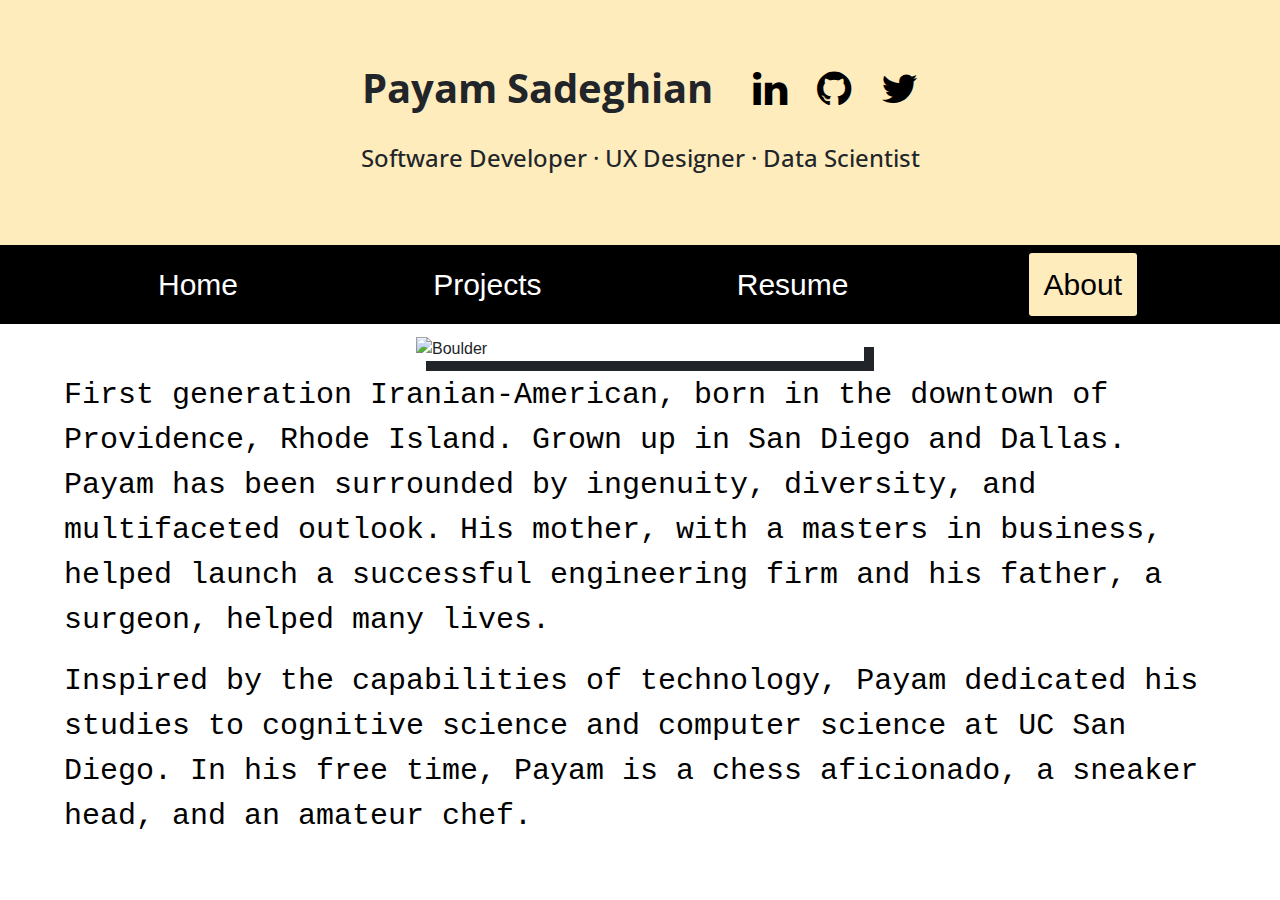
==== about.html @ 385ed40c "Compressed Images with tinypanda" ====
<!doctype html>

<html>
<meta charset="UTF-8">
<meta name="description" content="Payam's Portfolio">
<meta name=”viewport” content=”width=device-width, initial-scale=1.0″>

<head>
  <title>About Page</title>
  <link rel="icon" href="images/p.png">

  <link rel="preconnect" href="https://fonts.googleapis.com">
<link rel="preconnect" href="https://fonts.gstatic.com" crossorigin>
<link href="https://fonts.googleapis.com/css2?family=Open+Sans&display=swap" rel="stylesheet">


  <link rel="stylesheet" href="font-awesome-4.7.0/css/font-awesome.min.css">

  <link rel="stylesheet" href="css/index.css">

  <link rel="stylesheet"
  href="https://stackpath.bootstrapcdn.com/bootstrap/4.5.2/css/bootstrap.min.css"

  integrity="sha384-JcKb8q3iqJ61gNV9KGb8thSsNjpSL0n8PARn9HuZOnIxN0hoP+VmmDGMN5t9UJ0Z"
  crossorigin="anonymous">

  <script src="https://code.jquery.com/jquery-3.5.1.slim.min.js"
  integrity="sha384-DfXdz2htPH0lsSSs5nCTpuj/zy4C+OGpamoFVy38MVBnE+IbbVYUew+OrCXaRkfj"
  crossorigin="anonymous"></script>

  <script src="https://cdn.jsdelivr.net/npm/bootstrap@4.5.3/dist/js/bootstrap.bundle.min.js"
  integrity="sha384-ho+j7jyWK8fNQe+A12Hb8AhRq26LrZ/JpcUGGOn+Y7RsweNrtN/tE3MoK7ZeZDyx"
  crossorigin="anonymous"></script>
</head>

<body>

  <div class="payamBlock">
    <h1><b>Payam Sadeghian</b> &nbsp; &nbsp;<a
      href="https://www.linkedin.com/in/payam-sadeghian-291a47193/" target="_blank" rel="noopener noreferrer"><i
      class="fa fa-linkedin" style="color: black"></i></a>
      &nbsp; <a href="https://github.com/payamsade" target="_blank" rel="noopener noreferrer"><i class="fa fa-github"
      style="color: black"></i></a>
      &nbsp; <a href="https://twitter.com/payamsadeghian" target="_blank" rel="noopener noreferrer"><i class="fa fa-twitter"
        style="color: black"></i></a></h1>
    <!--<a href="#home"><i class="fa fa-fw fa-facebook"></i></a>--->
    <!--<a href="#contact"><i class="fa fa-fw fa-envelope-o"></i></a>---> </h1>
    <br>
    <h4> Software Developer &middot; UX Designer &middot; Data Scientist </h4>
  </div>


  <!-- The navigation menu -->
  <div class="navigationbar">
    <ul>
    <li><a href="index.html">Home</a></li>

    <li><a href="index.html#projects">Projects</a>
    <!--
    <div class="sub-menu-Projects">
      <ul>
        <li><a href="WePet.html">WePet</a></li>
        <li><a href="TreeSkirt.html">TreeSkirt</a></li>
      </ul>
    </div> -->
    </li>


    <li><a href="Resume.pdf" target="_blank" rel="noopener noreferrer">Resume</a></li>
    <li><a class="active" href="about.html">About</a></li>
  </ul>
  </div>

  <div class="AboutMePic">
    <div class="row">
    <div class="col">
  <img src="images/PayamAbout.jpg"
    alt="Boulder" title="AboutMe" style="box-shadow: 10px 10px;" class="allign-center medium">
</div>
</div>
</div>

  <div class="bio" style= "padding-top:1%">
    <div class="row">
    <div class="col">

<p class="p33about"> First generation Iranian-American, born
  in the downtown of Providence, Rhode Island. Grown up in San Diego and Dallas.
   Payam has been surrounded by ingenuity, diversity, and multifaceted outlook.
   His mother, with a masters in business, helped launch a successful
   engineering firm and his father, a surgeon, helped many lives.</p>

<p class="p33about">Inspired by the capabilities of
  technology, Payam dedicated his studies to cognitive science and computer
  science at UC San Diego. In his free time, Payam is a chess
  aficionado, a sneaker head, and an amateur chef. </p>

</div>
</div>
</div>



</body>
</html>
---- css/index.css ----
html,body{
    width: 100%;
    height: 100%;
    margin: 0px;
    padding:0px;
    overflow-x: hidden;
}


/* ==================== HOME ==================== */

h1{
  font-family: "Open Sans", sans-serif, monospace;
  text-align: center;
}

h2{
  font-family: "Lucida Console", "Courier New", monospace;
  text-align: center;
}

h4{
  font-family: "Open Sans", sans-serif, monospace;
  text-align: center;
}

img.allign-center {
  display: block;
  margin: auto;
}

img.allign-left {
  float: left;
  margin-right: 10px;
}

img.small {
  width: 22%;
}

img.medium {
  width: 35%;
}

/* ==================== GENERAL ==================== */

.payamBlock {

  background-color: #ffecbc;
  text-align: center;
  padding-top: 5%;
  padding-bottom: 5%;
}

.AboutMePic {
  padding-top: 1%;
}


#properText{
margin-top: auto;
margin-bottom: auto;
/*font-size: .4cm;*/
}

.header{
    margin-top: auto;
    margin-bottom: auto;
    text-align: center;
}

.photoContent{
    margin-top: auto;
    margin-bottom: auto;
    margin-left: auto;
    margin-right: auto;
}

.section{
    padding: 5%;
}

.subsection {
    margin-bottom: 5%;
}

.lastsub{
    padding-bottom: 5%;
}

/* fonts */
.p3 {
  font-family: "Lucida Console", "Courier New", monospace;
  /*font-size:16px; */
  color:black;
  text-align: center;
}

.p33 {
  font-family: "Lucida Console", "Courier New", monospace;
  /*font-size:16px; */
  color:black;
  text-align: left;
  font-size:30px;
  margin-left: 5%;
  margin-right: 5%;

}

.p4 {
  font-family: "Lucida Console", "Courier New", monospace;
  font-size:30px;
  color:black;
  text-align: center;
}

.p4W {
  font-family: "Lucida Console", "Courier New", monospace;
  font-size:30px;
  color:whitesmoke;
  text-align: center;
}

.p44W {
  font-family: "Lucida Console", "Courier New", monospace;
  font-size:30px;
  color:whitesmoke;
  text-align: left;
}

.p3W {
  font-family: "Lucida Console", "Courier New", monospace;
  /*font-size:16px; */
  color:whitesmoke;
  text-align: center;
}

.p33W {
  font-family: "Lucida Console", "Courier New", monospace;
  /*font-size:16px; */
  color:whitesmoke;
  text-align: left;
  margin-left: 5%;
  margin-right: 5%;

}

.p44 {
  font-family: "Lucida Console", "Courier New", monospace;
  font-size:30px;
  color:black;
  text-align: left;
}

.p45 {
  font-family: "Lucida Console", "Courier New", monospace;
  font-size:30px;
  color:black;
  text-align: center;
}

.p1 {
  font-family: "Times New Roman", Times, serif;
}

.p2 {
  font-family: Arial, Helvetica, sans-serif;
}


.p6 {
  font-family: "Lucida Console", "Courier New", monospace;
  font-size:25px;
  color:#434343;
  text-align: center;
}

.p7 {
  font-family: "Lucida Console", "Courier New", monospace;
  color:#434343;
  text-align: left;
  font-size:15px;
}

.p8 {
  font-family: "Lucida Console", "Courier New", monospace;
  color:#434343;
  text-align: center;
  font-size:15px;
}

.p9 {
  font-family: "Lucida Console", "Courier New", monospace;
  color:#434343;
  text-align: center;
  font-size:15px;
}

.p10 {
  font-family: "Brush Script M7", "Lucida Handwriting", cursive;
  color:#434343;
  text-align: right;
  font-size:15px;
}

.p33about {
  font-family: "Lucida Console", "Courier New", monospace;
  font-size:30px;
  color:black;
  text-align: left;
  margin-left: 5%;
  margin-right: 5%;
}



/* ==================== NAVS ==================== */


/* Style the navigation menu */
.navigationbar {


  background-color: black;

  padding-top: 17px;
  padding-bottom: 1px;
  /*
  padding: 0;
  margin: 0;
  box-sizing: border-box;
  text-align: center;
  display: flex; */

}

/* Navigation links */

.navigationbar ul {
  padding: 0;
  display: flex;
  justify-content: space-between;
  list-style: none;
  margin-left: 10%;
  margin-right: 10%;
  /**/
}
/*
.navigationbar li {
  width: 25%;
  margin-top: 15px;
  padding: 12px;
  margin-left: 25%;
}
*/

.navigationbar li a {
  margin: 15px;
  padding: 15px;
  text-decoration: none;
  color: white;
  font-size: 30px; /* 17 */
  text-align: center; /* If you want the text to be centered */
}

.navigationbar li a.active {
  color: black;
}


/* Style the current/active link */
.active, .navigationbar li a:hover {
  background-color: #ffecbc;
  color: black;
  border-radius: 3px;
}

.sub-menu-Projects {
  display: none;
  left: 31.5%; /* 431px */
}

.sub-menu-Projects li a{
  color: black;
  padding: 0;
  margin: 0;
}

.sub-menu-Projects li a:hover{
  color: blue;
  box-sizing: border-box;
  background-color: transparent;
  padding: 0;
  margin: 0;
}


.navigationbar li:hover .sub-menu-Projects {
  z-index: 1000;
  display: block;
  position: absolute;
  background-color: #ffecbc;
  /*padding-bottom: 10px; */
  padding: 0;

  /*
  margin-right: 11px;
  padding-right: 10px;*/
  margin-top:13px;

  width: 93px;
  border-radius: 3px;
}

.navigationbar li:hover .sub-menu-Projects ul {
  display: block;
  padding: 0;
  margin: 0;
}

.navigationbar li:hover .sub-menu-Projects ul li {
  width: 93px;
  border-bottom: 1px solid black;
  background: transparent;
  border-radius: 0;
  text-align: center;
  margin-left: 0;
  padding-top: 0;
  padding-bottom: 13px;
}

.navigationbar li:hover .sub-menu-Projects ul li:last-child {
  border-bottom: none;


}


/* SPECIAL SUBMENU FOR WEPET & TREESKIRT*/


/* sub-menu-special {
  display: none;
  left: 472px;
}
*/



/* ==================== MISC ==================== */


body {
    padding: 0px;
}

.container {
    margin-top: 70px;
}

/* Index / home stuff */
.containerIndex {
    margin-left: 7%;
    margin-right: 7%;
    margin-top: 70px;
    margin-bottom: 80px;
    text-align: center;
}

.contentBorder {
    border-radius: 5px;
    border: 2px solid #cee7f1;
    background-color: #fbfbfb;
    padding: 10px;
    height: auto;
}

/* ==================== end ==================== */

.rowimg {
  display: flex;
  box-sizing: border-box;
}

.columnimg {
  flex: 25%;
  padding: 10px;
  box-sizing: border-box;
}


 /* Three image containers (use 25% for four, and 50% for two, etc) */
.column {
  /* float: right; */
  width: 50%;
  padding: 5px;
}


/* Clear floats after image containers */
.row::after {
  content: "";
  clear: both;
  display: table;
}


/* Add responsiveness - on screens less than 4500px, make the navigation links appear on top of each other, instead of next to each other */
@media screen and (max-device-width: 450px) {

  .payamBlock {

    margin: 0;
    width: 102%; /* Temporary Fix */

  }


  .navbar {
    float: none;
    display: block;
    width: 102%; /* Temporary Fix */
    text-align: center; /* If you want the text to be left-aligned on small screens */
  }

  .navbar ul {
    display: block;
    list-style: none;
    text-align: center;
  }

  .navbar ul li {
    text-align: center;
    /* Temporary Fix */
    padding-left: 186%;


    /*width: 25%;
    margin-top: 15px;
    padding: 12px;
    margin-left: 25%; */
  }

  .navbar ul li a {
    /*margin: 15px;
    padding: 15px; */
    text-decoration: none;
    color: white;
    font-size: 30px; /* 17 */
    text-align: center; /* If you want the text to be centered */
  }

  .AboutMePic {
    padding-top: 5%;
    padding-bottom: 5%;
  }

  .p3 {
    font-size:40px;
  }

  .p33 {

    font-size:36px;


  }
  .p33about {
    font-size: 36px;
  }

  .p6 {

    font-size:40px;

  }

}
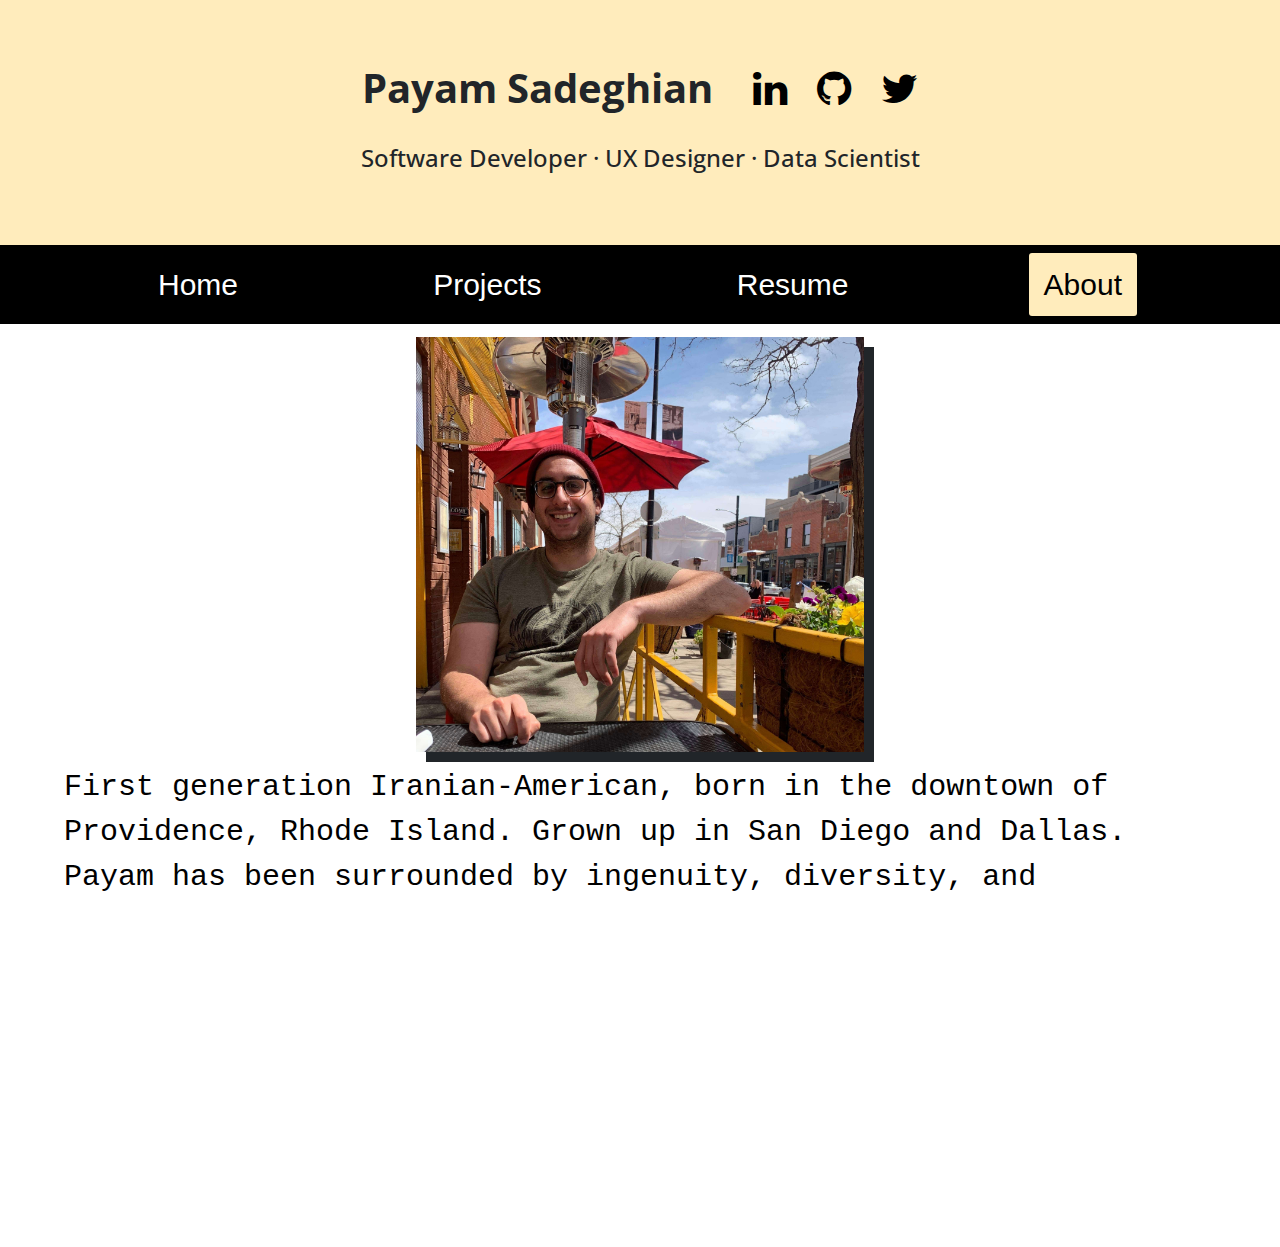
==== commit 2cb162c9: "changed names to fix issue with images" ====
--- a/about.html
+++ b/about.html
@@ -74,7 +74,7 @@
   <div class="AboutMePic">
     <div class="row">
     <div class="col">
-  <img src="images/PayamAbout.jpg"
+  <img src="images/PayamAbout.jpeg"
     alt="Boulder" title="AboutMe" style="box-shadow: 10px 10px;" class="allign-center medium">
 </div>
 </div>
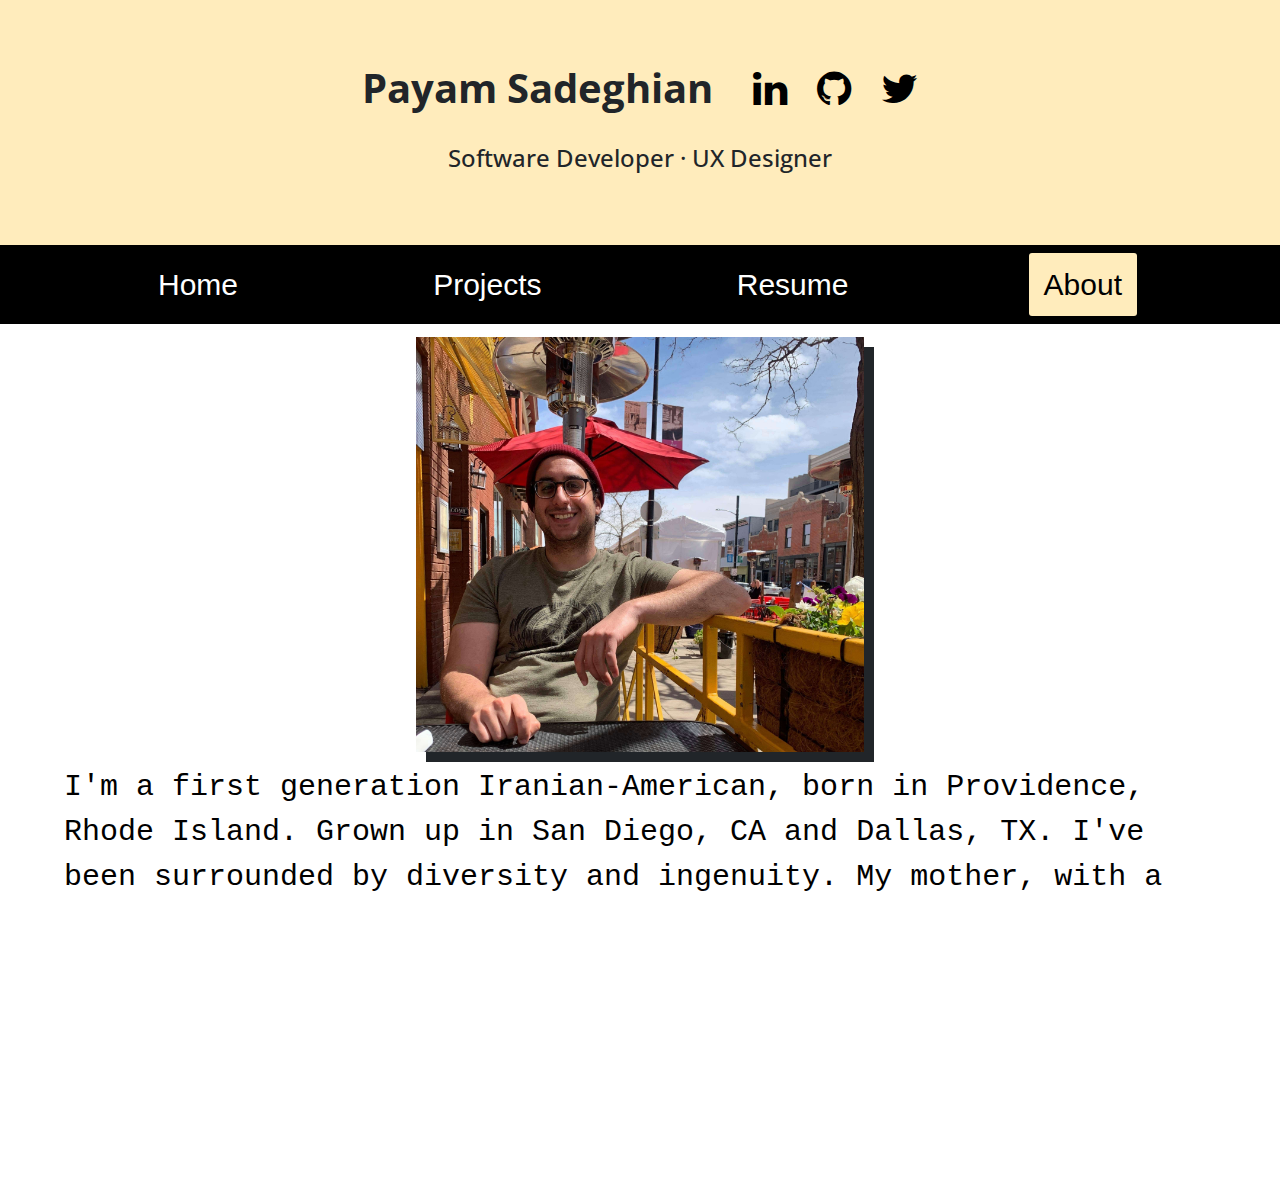
==== commit 763549f1: "Made changes to text, fixed typos" ====
--- a/about.html
+++ b/about.html
@@ -46,7 +46,9 @@
     <!--<a href="#home"><i class="fa fa-fw fa-facebook"></i></a>--->
     <!--<a href="#contact"><i class="fa fa-fw fa-envelope-o"></i></a>---> </h1>
     <br>
-    <h4> Software Developer &middot; UX Designer &middot; Data Scientist </h4>
+    <h4> Software Developer &middot; UX Designer
+      <!-- &middot; Data Scientist -->
+    </h4>
   </div>
 
 
@@ -84,16 +86,15 @@
     <div class="row">
     <div class="col">
 
-<p class="p33about"> First generation Iranian-American, born
-  in the downtown of Providence, Rhode Island. Grown up in San Diego and Dallas.
-   Payam has been surrounded by ingenuity, diversity, and multifaceted outlook.
-   His mother, with a masters in business, helped launch a successful
-   engineering firm and his father, a surgeon, helped many lives.</p>
+<p class="p33about"> I'm a first generation Iranian-American, born
+  in Providence, Rhode Island. Grown up in San Diego, CA and Dallas, TX.
+   I've been surrounded by diversity and ingenuity.
+   My mother, with a masters in business, helped launch a successful
+   engineering firm and my father, a surgeon, helped many lives.</p>
 
 <p class="p33about">Inspired by the capabilities of
-  technology, Payam dedicated his studies to cognitive science and computer
-  science at UC San Diego. In his free time, Payam is a chess
-  aficionado, a sneaker head, and an amateur chef. </p>
+  technology, I've dedicated my studies to cognitive science and computer
+  science at UC San Diego. In my free time, I am an amatuer chef passionate about southern barbecue and a chess aficionado. </p>
 
 </div>
 </div>
--- a/css/index.css
+++ b/css/index.css
@@ -40,6 +40,10 @@
 
 img.medium {
   width: 35%;
+}
+
+.skills {
+  margin-top: 5%;
 }
 
 /* ==================== GENERAL ==================== */
@@ -388,6 +392,12 @@
   box-sizing: border-box;
 }
 
+.columnskillimg {
+  flex: 12.5%;
+  padding: 10px;
+  box-sizing: border-box;
+}
+
 
  /* Three image containers (use 25% for four, and 50% for two, etc) */
 .column {
@@ -415,39 +425,18 @@
 
   }
 
-
-  .navbar {
-    float: none;
-    display: block;
-    width: 102%; /* Temporary Fix */
-    text-align: center; /* If you want the text to be left-aligned on small screens */
-  }
-
-  .navbar ul {
-    display: block;
-    list-style: none;
-    text-align: center;
-  }
-
-  .navbar ul li {
-    text-align: center;
-    /* Temporary Fix */
-    padding-left: 186%;
-
-
-    /*width: 25%;
-    margin-top: 15px;
-    padding: 12px;
-    margin-left: 25%; */
-  }
-
-  .navbar ul li a {
-    /*margin: 15px;
-    padding: 15px; */
-    text-decoration: none;
+  .navigationbar li a.active {
+    color: black;
+    background-color: #ffecbc;
+    border-radius: 3px;
+  }
+
+
+  /* Style the current/active link */
+  .active, .navigationbar li a:hover {
     color: white;
-    font-size: 30px; /* 17 */
-    text-align: center; /* If you want the text to be centered */
+    background-color: unset;
+    border-radius: unset;
   }
 
   .AboutMePic {
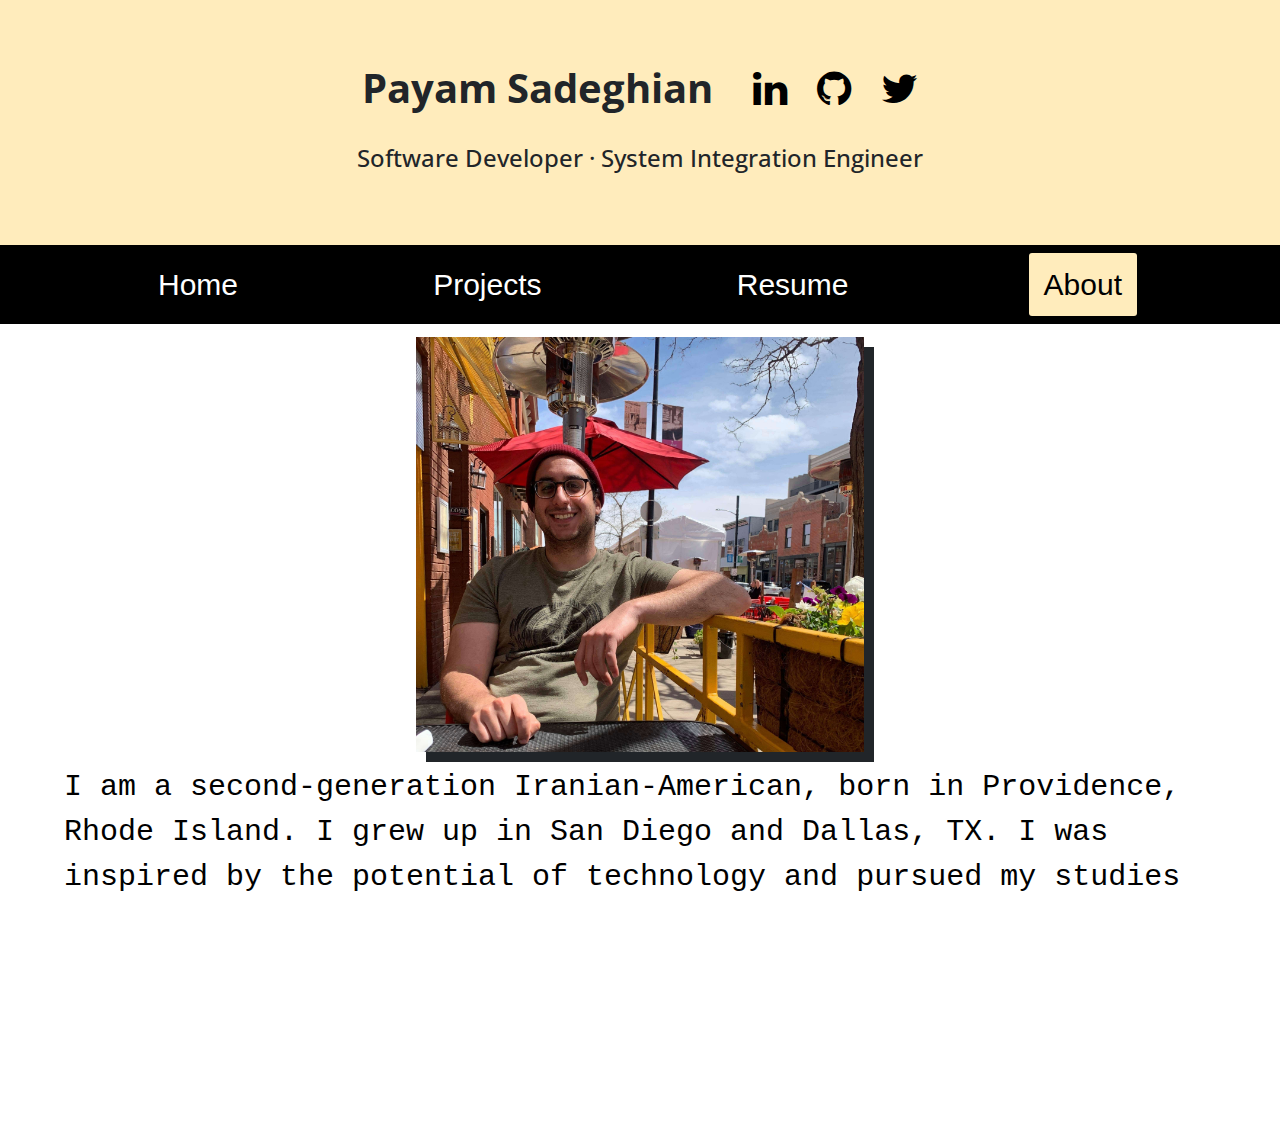
==== commit a7ff0d92: "Cleaned it up" ====
--- a/about.html
+++ b/about.html
@@ -1,106 +1,131 @@
-<!doctype html>
+<!DOCTYPE html>
 
 <html>
-<meta charset="UTF-8">
-<meta name="description" content="Payam's Portfolio">
-<meta name=”viewport” content=”width=device-width, initial-scale=1.0″>
+  <meta charset="UTF-8" />
+  <meta name="description" content="Payam's Portfolio" />
+  <meta
+    name="”viewport”"
+    content="”width"
+    ="device-width,"
+    initial-scale="1.0″"
+  />
 
-<head>
-  <title>About Page</title>
-  <link rel="icon" href="images/p.png">
+  <head>
+    <title>About Page</title>
+    <link rel="icon" href="images/p.png" />
 
-  <link rel="preconnect" href="https://fonts.googleapis.com">
-<link rel="preconnect" href="https://fonts.gstatic.com" crossorigin>
-<link href="https://fonts.googleapis.com/css2?family=Open+Sans&display=swap" rel="stylesheet">
+    <link rel="preconnect" href="https://fonts.googleapis.com" />
+    <link rel="preconnect" href="https://fonts.gstatic.com" crossorigin />
+    <link
+      href="https://fonts.googleapis.com/css2?family=Open+Sans&display=swap"
+      rel="stylesheet"
+    />
 
+    <link rel="stylesheet" href="font-awesome-4.7.0/css/font-awesome.min.css" />
 
-  <link rel="stylesheet" href="font-awesome-4.7.0/css/font-awesome.min.css">
+    <link rel="stylesheet" href="css/index.css" />
 
-  <link rel="stylesheet" href="css/index.css">
+    <link
+      rel="stylesheet"
+      href="https://stackpath.bootstrapcdn.com/bootstrap/4.5.2/css/bootstrap.min.css"
+      integrity="sha384-JcKb8q3iqJ61gNV9KGb8thSsNjpSL0n8PARn9HuZOnIxN0hoP+VmmDGMN5t9UJ0Z"
+      crossorigin="anonymous"
+    />
 
-  <link rel="stylesheet"
-  href="https://stackpath.bootstrapcdn.com/bootstrap/4.5.2/css/bootstrap.min.css"
+    <script
+      src="https://code.jquery.com/jquery-3.5.1.slim.min.js"
+      integrity="sha384-DfXdz2htPH0lsSSs5nCTpuj/zy4C+OGpamoFVy38MVBnE+IbbVYUew+OrCXaRkfj"
+      crossorigin="anonymous"
+    ></script>
 
-  integrity="sha384-JcKb8q3iqJ61gNV9KGb8thSsNjpSL0n8PARn9HuZOnIxN0hoP+VmmDGMN5t9UJ0Z"
-  crossorigin="anonymous">
+    <script
+      src="https://cdn.jsdelivr.net/npm/bootstrap@4.5.3/dist/js/bootstrap.bundle.min.js"
+      integrity="sha384-ho+j7jyWK8fNQe+A12Hb8AhRq26LrZ/JpcUGGOn+Y7RsweNrtN/tE3MoK7ZeZDyx"
+      crossorigin="anonymous"
+    ></script>
+  </head>
 
-  <script src="https://code.jquery.com/jquery-3.5.1.slim.min.js"
-  integrity="sha384-DfXdz2htPH0lsSSs5nCTpuj/zy4C+OGpamoFVy38MVBnE+IbbVYUew+OrCXaRkfj"
-  crossorigin="anonymous"></script>
+  <body>
+    <div class="payamBlock">
+      <h1>
+        <b>Payam Sadeghian</b> &nbsp; &nbsp;<a
+          href="https://www.linkedin.com/in/payam-sadeghian-291a47193/"
+          target="_blank"
+          rel="noopener noreferrer"
+          ><i class="fa fa-linkedin" style="color: black"></i
+        ></a>
+        &nbsp;
+        <a
+          href="https://github.com/payamsade"
+          target="_blank"
+          rel="noopener noreferrer"
+          ><i class="fa fa-github" style="color: black"></i
+        ></a>
+        &nbsp;
+        <a
+          href="https://twitter.com/payamsadeghian"
+          target="_blank"
+          rel="noopener noreferrer"
+          ><i class="fa fa-twitter" style="color: black"></i
+        ></a>
+      </h1>
+      <br />
+      <h4>Software Developer &middot; System Integration Engineer</h4>
+    </div>
 
-  <script src="https://cdn.jsdelivr.net/npm/bootstrap@4.5.3/dist/js/bootstrap.bundle.min.js"
-  integrity="sha384-ho+j7jyWK8fNQe+A12Hb8AhRq26LrZ/JpcUGGOn+Y7RsweNrtN/tE3MoK7ZeZDyx"
-  crossorigin="anonymous"></script>
-</head>
+    <!-- The navigation menu -->
+    <div class="navigationbar">
+      <ul>
+        <li><a href="index.html">Home</a></li>
 
-<body>
-
-  <div class="payamBlock">
-    <h1><b>Payam Sadeghian</b> &nbsp; &nbsp;<a
-      href="https://www.linkedin.com/in/payam-sadeghian-291a47193/" target="_blank" rel="noopener noreferrer"><i
-      class="fa fa-linkedin" style="color: black"></i></a>
-      &nbsp; <a href="https://github.com/payamsade" target="_blank" rel="noopener noreferrer"><i class="fa fa-github"
-      style="color: black"></i></a>
-      &nbsp; <a href="https://twitter.com/payamsadeghian" target="_blank" rel="noopener noreferrer"><i class="fa fa-twitter"
-        style="color: black"></i></a></h1>
-    <!--<a href="#home"><i class="fa fa-fw fa-facebook"></i></a>--->
-    <!--<a href="#contact"><i class="fa fa-fw fa-envelope-o"></i></a>---> </h1>
-    <br>
-    <h4> Software Developer &middot; UX Designer
-      <!-- &middot; Data Scientist -->
-    </h4>
-  </div>
-
-
-  <!-- The navigation menu -->
-  <div class="navigationbar">
-    <ul>
-    <li><a href="index.html">Home</a></li>
-
-    <li><a href="index.html#projects">Projects</a>
-    <!--
+        <li>
+          <a href="index.html#projects">Projects</a>
+          <!--
     <div class="sub-menu-Projects">
       <ul>
         <li><a href="WePet.html">WePet</a></li>
         <li><a href="TreeSkirt.html">TreeSkirt</a></li>
       </ul>
     </div> -->
-    </li>
+        </li>
 
+        <li>
+          <a href="Resume.pdf" target="_blank" rel="noopener noreferrer"
+            >Resume</a
+          >
+        </li>
+        <li><a class="active" href="about.html">About</a></li>
+      </ul>
+    </div>
 
-    <li><a href="Resume.pdf" target="_blank" rel="noopener noreferrer">Resume</a></li>
-    <li><a class="active" href="about.html">About</a></li>
-  </ul>
-  </div>
+    <div class="AboutMePic">
+      <div class="row">
+        <div class="col">
+          <img
+            src="images/PayamAbout.jpeg"
+            alt="Boulder"
+            title="AboutMe"
+            style="box-shadow: 10px 10px"
+            class="allign-center medium"
+          />
+        </div>
+      </div>
+    </div>
 
-  <div class="AboutMePic">
-    <div class="row">
-    <div class="col">
-  <img src="images/PayamAbout.jpeg"
-    alt="Boulder" title="AboutMe" style="box-shadow: 10px 10px;" class="allign-center medium">
-</div>
-</div>
-</div>
-
-  <div class="bio" style= "padding-top:1%">
-    <div class="row">
-    <div class="col">
-
-<p class="p33about"> I'm a first generation Iranian-American, born
-  in Providence, Rhode Island. Grown up in San Diego, CA and Dallas, TX.
-   I've been surrounded by diversity and ingenuity.
-   My mother, with a masters in business, helped launch a successful
-   engineering firm and my father, a surgeon, helped many lives.</p>
-
-<p class="p33about">Inspired by the capabilities of
-  technology, I've dedicated my studies to cognitive science and computer
-  science at UC San Diego. In my free time, I am an amatuer chef passionate about southern barbecue and a chess aficionado. </p>
-
-</div>
-</div>
-</div>
-
-
-
-</body>
+    <div class="bio" style="padding-top: 1%">
+      <div class="row">
+        <div class="col">
+          <p class="p33about">
+            I am a second-generation Iranian-American, born in Providence, Rhode
+            Island. I grew up in San Diego and Dallas, TX. I was inspired by the
+            potential of technology and pursued my studies in cognitive science
+            and computer science at UC San Diego. Currently, I work as a
+            software engineer in San Diego. In my leisure time, I enjoy reading
+            literature and manga, lifting, cooking as an amateur chef, and
+            playing chess, which I consider myself an aficionado of.
+          </p>
+        </div>
+      </div>
+    </div>
+  </body>
 </html>
--- a/css/index.css
+++ b/css/index.css
@@ -1,25 +1,25 @@
-html,body{
-    width: 100%;
-    height: 100%;
-    margin: 0px;
-    padding:0px;
-    overflow-x: hidden;
-}
-
+html,
+body {
+  width: 100%;
+  height: 100%;
+  margin: 0px;
+  padding: 0px;
+  overflow-x: hidden;
+}
 
 /* ==================== HOME ==================== */
 
-h1{
+h1 {
   font-family: "Open Sans", sans-serif, monospace;
   text-align: center;
 }
 
-h2{
-  font-family: "Lucida Console", "Courier New", monospace;
-  text-align: center;
-}
-
-h4{
+h2 {
+  font-family: "Lucida Console", "Courier New", monospace;
+  text-align: center;
+}
+
+h4 {
   font-family: "Open Sans", sans-serif, monospace;
   text-align: center;
 }
@@ -49,7 +49,6 @@
 /* ==================== GENERAL ==================== */
 
 .payamBlock {
-
   background-color: #ffecbc;
   text-align: center;
   padding-top: 5%;
@@ -60,106 +59,103 @@
   padding-top: 1%;
 }
 
-
-#properText{
-margin-top: auto;
-margin-bottom: auto;
-/*font-size: .4cm;*/
-}
-
-.header{
-    margin-top: auto;
-    margin-bottom: auto;
-    text-align: center;
-}
-
-.photoContent{
-    margin-top: auto;
-    margin-bottom: auto;
-    margin-left: auto;
-    margin-right: auto;
-}
-
-.section{
-    padding: 5%;
+#properText {
+  margin-top: auto;
+  margin-bottom: auto;
+  /*font-size: .4cm;*/
+}
+
+.header {
+  margin-top: auto;
+  margin-bottom: auto;
+  text-align: center;
+}
+
+.photoContent {
+  margin-top: auto;
+  margin-bottom: auto;
+  margin-left: auto;
+  margin-right: auto;
+}
+
+.section {
+  padding: 5%;
 }
 
 .subsection {
-    margin-bottom: 5%;
-}
-
-.lastsub{
-    padding-bottom: 5%;
+  margin-bottom: 5%;
+}
+
+.lastsub {
+  padding-bottom: 5%;
 }
 
 /* fonts */
 .p3 {
   font-family: "Lucida Console", "Courier New", monospace;
   /*font-size:16px; */
-  color:black;
+  color: black;
   text-align: center;
 }
 
 .p33 {
   font-family: "Lucida Console", "Courier New", monospace;
   /*font-size:16px; */
-  color:black;
-  text-align: left;
-  font-size:30px;
+  color: black;
+  text-align: left;
+  font-size: 30px;
   margin-left: 5%;
   margin-right: 5%;
-
 }
 
 .p4 {
   font-family: "Lucida Console", "Courier New", monospace;
-  font-size:30px;
-  color:black;
+  font-size: 30px;
+  color: black;
   text-align: center;
 }
 
 .p4W {
   font-family: "Lucida Console", "Courier New", monospace;
-  font-size:30px;
-  color:whitesmoke;
+  font-size: 30px;
+  color: whitesmoke;
   text-align: center;
 }
 
 .p44W {
   font-family: "Lucida Console", "Courier New", monospace;
-  font-size:30px;
-  color:whitesmoke;
+  font-size: 30px;
+  color: whitesmoke;
   text-align: left;
 }
 
 .p3W {
   font-family: "Lucida Console", "Courier New", monospace;
   /*font-size:16px; */
-  color:whitesmoke;
+  color: whitesmoke;
   text-align: center;
 }
 
 .p33W {
   font-family: "Lucida Console", "Courier New", monospace;
   /*font-size:16px; */
-  color:whitesmoke;
+  color: whitesmoke;
   text-align: left;
   margin-left: 5%;
   margin-right: 5%;
-
 }
 
 .p44 {
   font-family: "Lucida Console", "Courier New", monospace;
-  font-size:30px;
-  color:black;
+  font-size: 30px;
+  color: black;
   text-align: left;
 }
 
 .p45 {
   font-family: "Lucida Console", "Courier New", monospace;
-  font-size:30px;
-  color:black;
+  font-size: 30px;
+  color: black;
   text-align: center;
 }
 
@@ -171,60 +167,54 @@
   font-family: Arial, Helvetica, sans-serif;
 }
 
-
 .p6 {
   font-family: "Lucida Console", "Courier New", monospace;
-  font-size:25px;
-  color:#434343;
+  font-size: 25px;
+  color: #434343;
   text-align: center;
 }
 
 .p7 {
   font-family: "Lucida Console", "Courier New", monospace;
-  color:#434343;
-  text-align: left;
-  font-size:15px;
+  color: #434343;
+  text-align: left;
+  font-size: 15px;
 }
 
 .p8 {
   font-family: "Lucida Console", "Courier New", monospace;
-  color:#434343;
-  text-align: center;
-  font-size:15px;
+  color: #434343;
+  text-align: center;
+  font-size: 15px;
 }
 
 .p9 {
   font-family: "Lucida Console", "Courier New", monospace;
-  color:#434343;
-  text-align: center;
-  font-size:15px;
+  color: #434343;
+  text-align: center;
+  font-size: 15px;
 }
 
 .p10 {
   font-family: "Brush Script M7", "Lucida Handwriting", cursive;
-  color:#434343;
+  color: #434343;
   text-align: right;
-  font-size:15px;
+  font-size: 15px;
 }
 
 .p33about {
   font-family: "Lucida Console", "Courier New", monospace;
-  font-size:30px;
-  color:black;
+  font-size: 30px;
+  color: black;
   text-align: left;
   margin-left: 5%;
   margin-right: 5%;
 }
 
-
-
 /* ==================== NAVS ==================== */
-
 
 /* Style the navigation menu */
 .navigationbar {
-
-
   background-color: black;
 
   padding-top: 17px;
@@ -235,7 +225,6 @@
   box-sizing: border-box;
   text-align: center;
   display: flex; */
-
 }
 
 /* Navigation links */
@@ -271,9 +260,9 @@
   color: black;
 }
 
-
 /* Style the current/active link */
-.active, .navigationbar li a:hover {
+.active,
+.navigationbar li a:hover {
   background-color: #ffecbc;
   color: black;
   border-radius: 3px;
@@ -284,20 +273,19 @@
   left: 31.5%; /* 431px */
 }
 
-.sub-menu-Projects li a{
+.sub-menu-Projects li a {
   color: black;
   padding: 0;
   margin: 0;
 }
 
-.sub-menu-Projects li a:hover{
+.sub-menu-Projects li a:hover {
   color: blue;
   box-sizing: border-box;
   background-color: transparent;
   padding: 0;
   margin: 0;
 }
-
 
 .navigationbar li:hover .sub-menu-Projects {
   z-index: 1000;
@@ -310,7 +298,7 @@
   /*
   margin-right: 11px;
   padding-right: 10px;*/
-  margin-top:13px;
+  margin-top: 13px;
 
   width: 93px;
   border-radius: 3px;
@@ -335,13 +323,9 @@
 
 .navigationbar li:hover .sub-menu-Projects ul li:last-child {
   border-bottom: none;
-
-
-}
-
+}
 
 /* SPECIAL SUBMENU FOR WEPET & TREESKIRT*/
-
 
 /* sub-menu-special {
   display: none;
@@ -349,34 +333,31 @@
 }
 */
 
-
-
 /* ==================== MISC ==================== */
 
-
 body {
-    padding: 0px;
+  padding: 0px;
 }
 
 .container {
-    margin-top: 70px;
+  margin-top: 70px;
 }
 
 /* Index / home stuff */
 .containerIndex {
-    margin-left: 7%;
-    margin-right: 7%;
-    margin-top: 70px;
-    margin-bottom: 80px;
-    text-align: center;
+  margin-left: 7%;
+  margin-right: 7%;
+  margin-top: 70px;
+  margin-bottom: 80px;
+  text-align: center;
 }
 
 .contentBorder {
-    border-radius: 5px;
-    border: 2px solid #cee7f1;
-    background-color: #fbfbfb;
-    padding: 10px;
-    height: auto;
+  border-radius: 5px;
+  border: 2px solid #cee7f1;
+  background-color: #fbfbfb;
+  padding: 10px;
+  height: auto;
 }
 
 /* ==================== end ==================== */
@@ -398,14 +379,12 @@
   box-sizing: border-box;
 }
 
-
- /* Three image containers (use 25% for four, and 50% for two, etc) */
+/* Three image containers (use 25% for four, and 50% for two, etc) */
 .column {
   /* float: right; */
   width: 50%;
   padding: 5px;
 }
-
 
 /* Clear floats after image containers */
 .row::after {
@@ -414,15 +393,11 @@
   display: table;
 }
 
-
 /* Add responsiveness - on screens less than 4500px, make the navigation links appear on top of each other, instead of next to each other */
 @media screen and (max-device-width: 450px) {
-
   .payamBlock {
-
     margin: 0;
     width: 102%; /* Temporary Fix */
-
   }
 
   .navigationbar li a.active {
@@ -431,9 +406,9 @@
     border-radius: 3px;
   }
 
-
   /* Style the current/active link */
-  .active, .navigationbar li a:hover {
+  .active,
+  .navigationbar li a:hover {
     color: white;
     background-color: unset;
     border-radius: unset;
@@ -445,23 +420,17 @@
   }
 
   .p3 {
-    font-size:40px;
+    font-size: 40px;
   }
 
   .p33 {
-
-    font-size:36px;
-
-
+    font-size: 36px;
   }
   .p33about {
     font-size: 36px;
   }
 
   .p6 {
-
-    font-size:40px;
-
-  }
-
-}
+    font-size: 40px;
+  }
+}
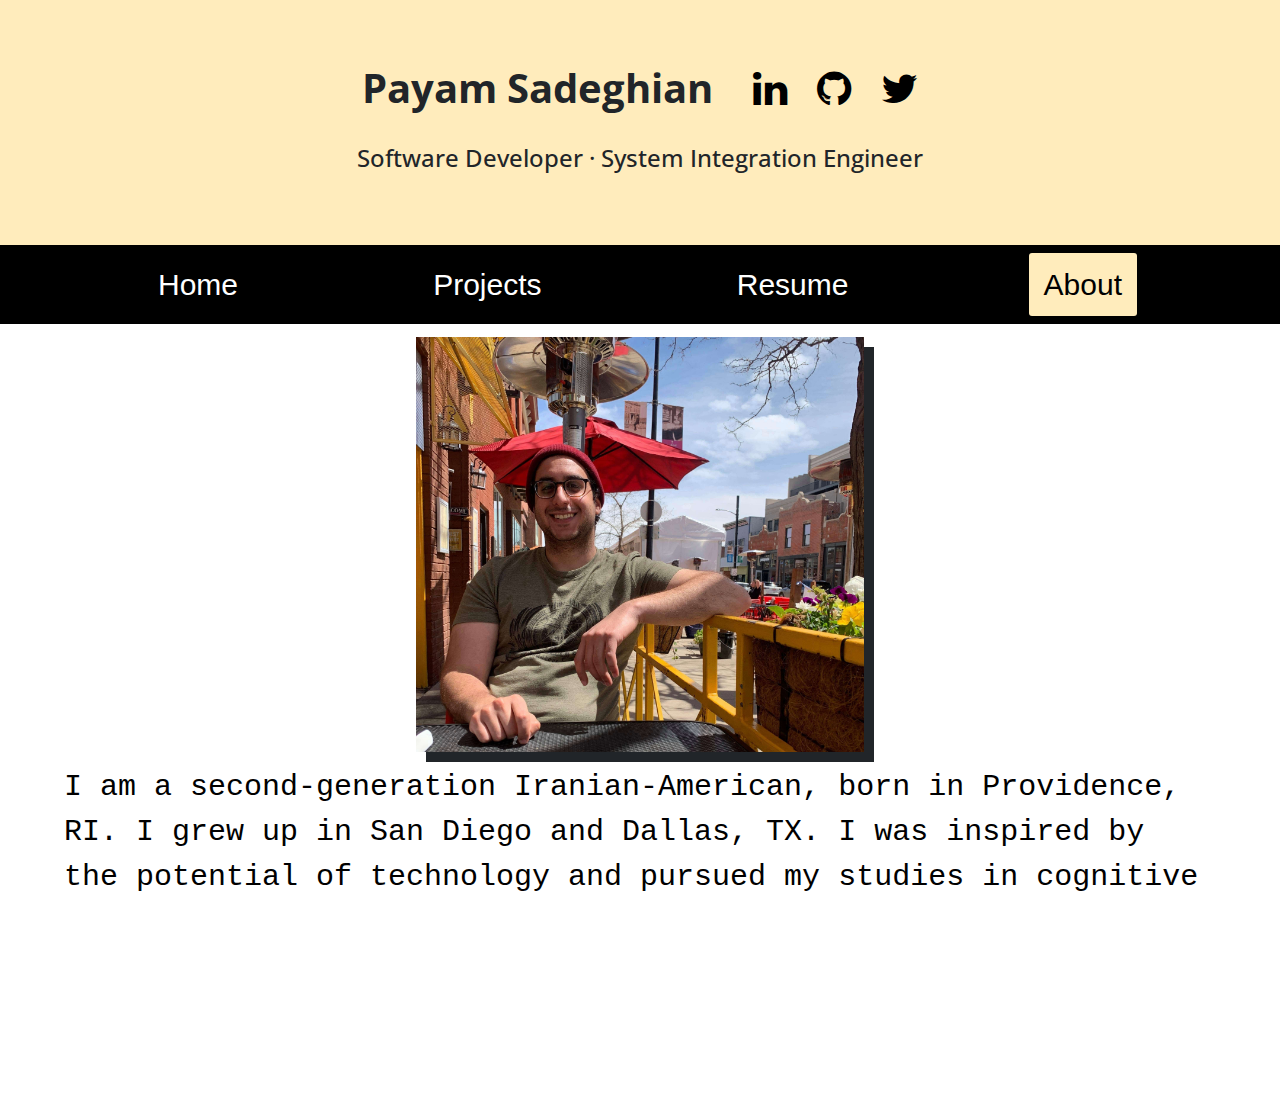
==== commit 5c9935dc: "updated resume" ====
--- a/about.html
+++ b/about.html
@@ -116,13 +116,12 @@
       <div class="row">
         <div class="col">
           <p class="p33about">
-            I am a second-generation Iranian-American, born in Providence, Rhode
-            Island. I grew up in San Diego and Dallas, TX. I was inspired by the
+            I am a second-generation Iranian-American, born in Providence, RI. I grew up in San Diego and Dallas, TX. I was inspired by the
             potential of technology and pursued my studies in cognitive science
             and computer science at UC San Diego. Currently, I work as a
             software engineer in San Diego. In my leisure time, I enjoy reading
-            literature and manga, lifting, cooking as an amateur chef, and
-            playing chess, which I consider myself an aficionado of.
+            literature and manga, lifting, cooking, and
+            playing chess.
           </p>
         </div>
       </div>
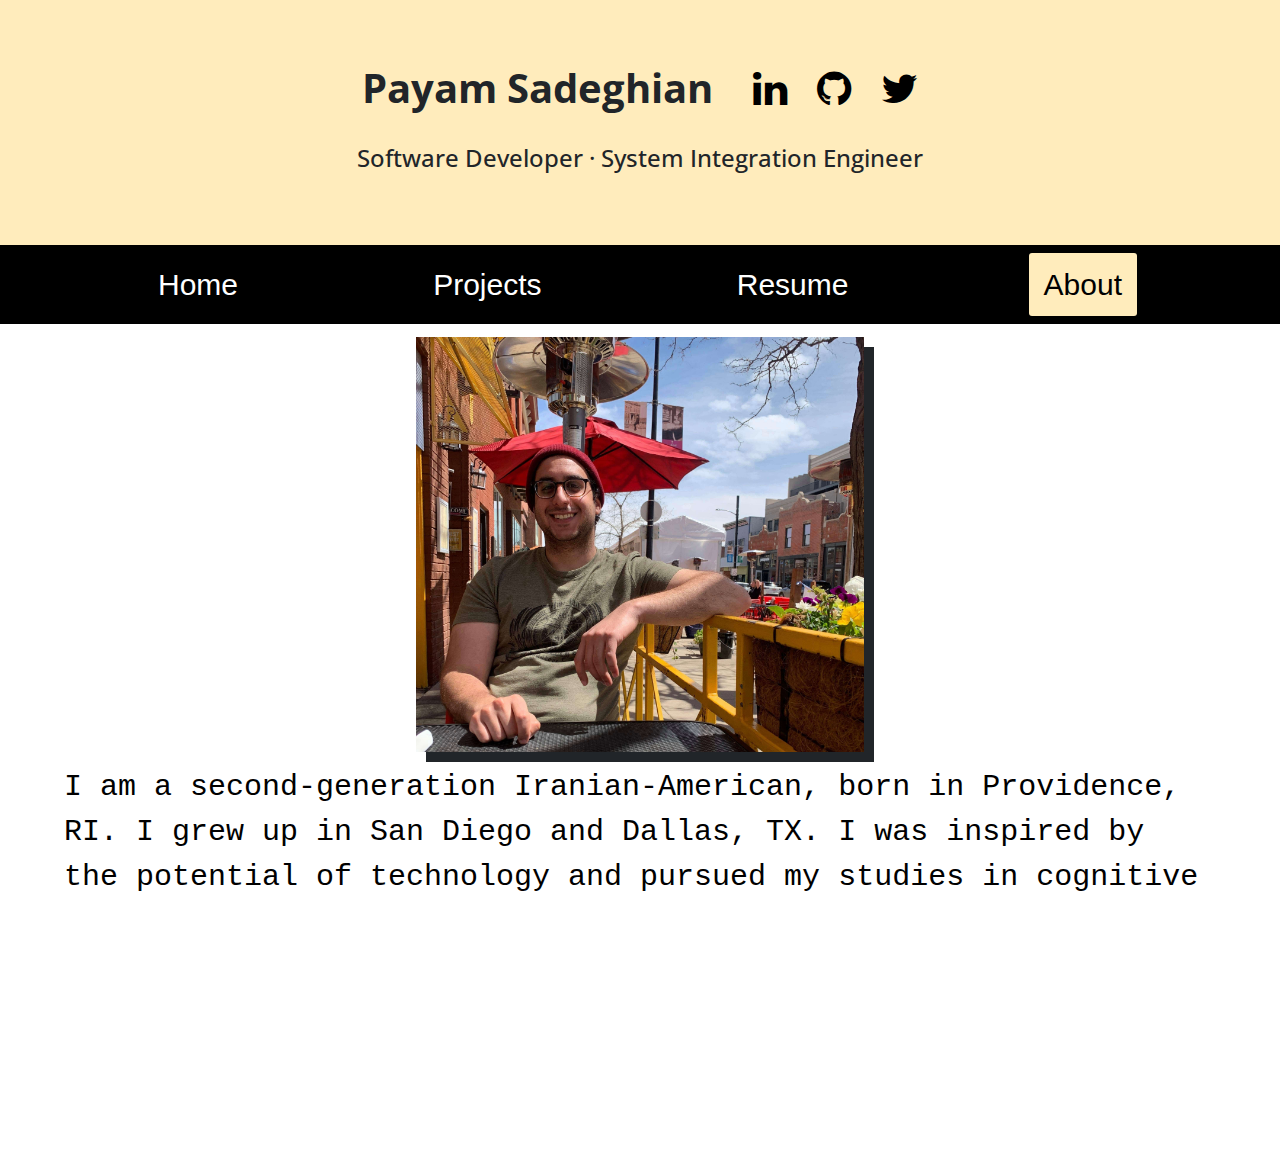
==== commit 173d48f2: "Aesthetic changes" ====
--- a/about.html
+++ b/about.html
@@ -31,12 +31,6 @@
       integrity="sha384-JcKb8q3iqJ61gNV9KGb8thSsNjpSL0n8PARn9HuZOnIxN0hoP+VmmDGMN5t9UJ0Z"
       crossorigin="anonymous"
     />
-
-    <script
-      src="https://code.jquery.com/jquery-3.5.1.slim.min.js"
-      integrity="sha384-DfXdz2htPH0lsSSs5nCTpuj/zy4C+OGpamoFVy38MVBnE+IbbVYUew+OrCXaRkfj"
-      crossorigin="anonymous"
-    ></script>
 
     <script
       src="https://cdn.jsdelivr.net/npm/bootstrap@4.5.3/dist/js/bootstrap.bundle.min.js"
@@ -126,5 +120,8 @@
         </div>
       </div>
     </div>
+    <a href="index.html">
+        <p class="p33back"><mark>&#8592; back to main </mark></p>
+      </a>
   </body>
 </html>
--- a/css/index.css
+++ b/css/index.css
@@ -108,6 +108,14 @@
   margin-right: 5%;
 }
 
+.p33back {
+    font-family: "Lucida Console", "Courier New", monospace;
+    font-size: 40px;
+    color: black;
+    text-align: left;
+    margin-left: 1%;
+  }
+
 .p4 {
   font-family: "Lucida Console", "Courier New", monospace;
   font-size: 30px;
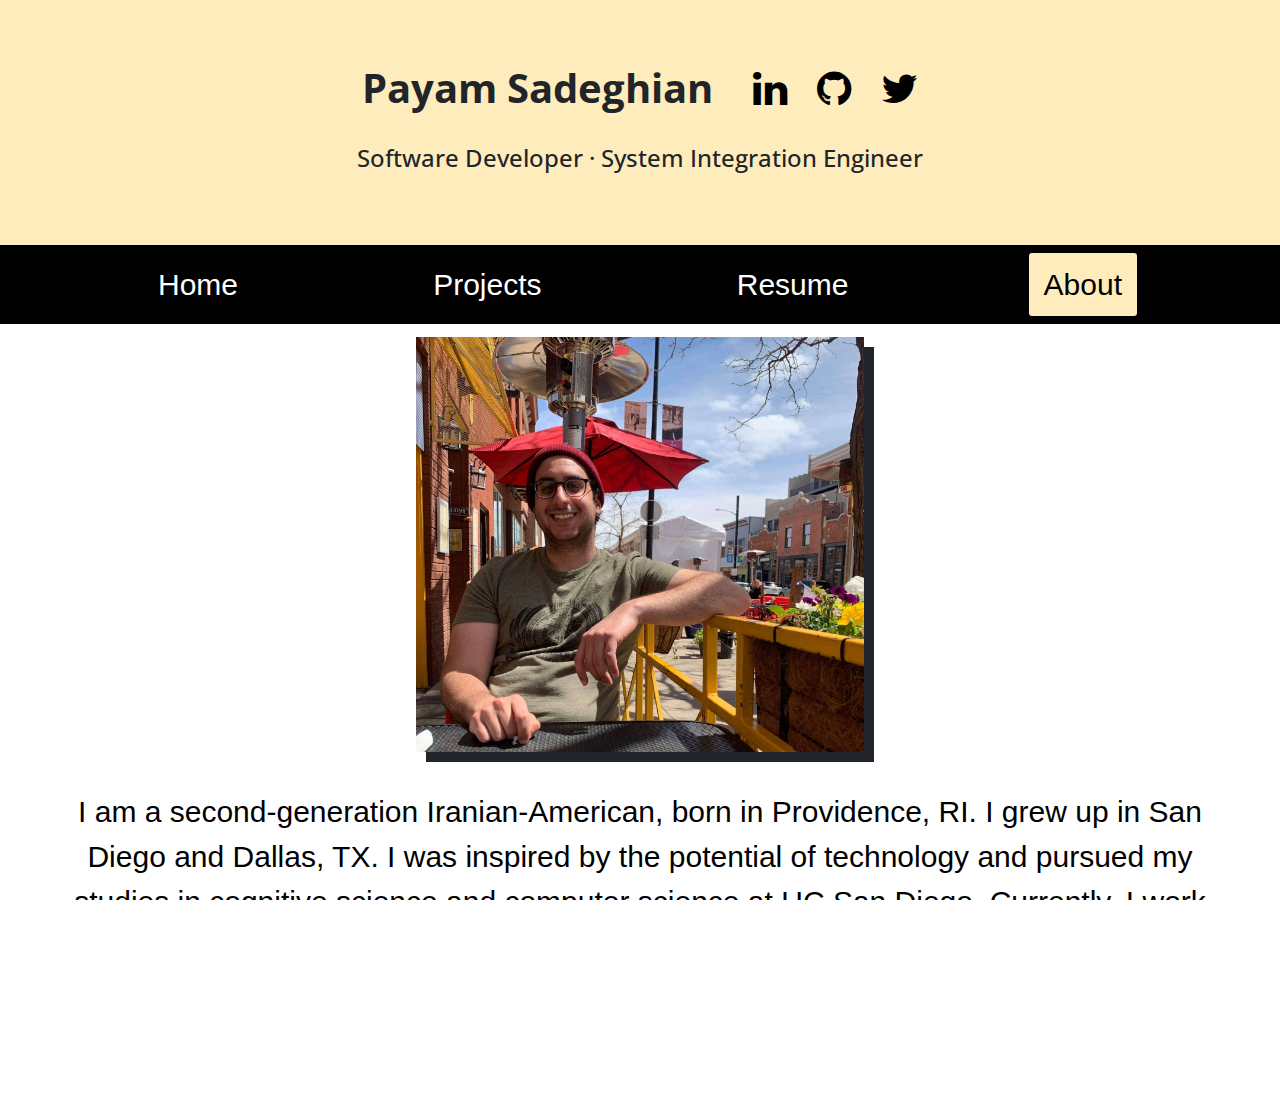
==== commit db286a95: "Added styling changes" ====
--- a/about.html
+++ b/about.html
@@ -109,19 +109,20 @@
     <div class="bio" style="padding-top: 1%">
       <div class="row">
         <div class="col">
+          <br />
           <p class="p33about">
-            I am a second-generation Iranian-American, born in Providence, RI. I grew up in San Diego and Dallas, TX. I was inspired by the
-            potential of technology and pursued my studies in cognitive science
-            and computer science at UC San Diego. Currently, I work as a
-            software engineer in San Diego. In my leisure time, I enjoy reading
-            literature and manga, lifting, cooking, and
-            playing chess.
+            I am a second-generation Iranian-American, born in Providence, RI. I
+            grew up in San Diego and Dallas, TX. I was inspired by the potential
+            of technology and pursued my studies in cognitive science and
+            computer science at UC San Diego. Currently, I work as a software
+            engineer in San Diego. In my leisure time, I enjoy reading
+            literature and manga, lifting, cooking, and playing chess.
           </p>
         </div>
       </div>
     </div>
     <a href="index.html">
-        <p class="p33back"><mark>&#8592; back to main </mark></p>
-      </a>
+      <p class="p33back"><mark>&#8592; back to main </mark></p>
+    </a>
   </body>
 </html>
--- a/css/index.css
+++ b/css/index.css
@@ -92,14 +92,14 @@
 
 /* fonts */
 .p3 {
-  font-family: "Lucida Console", "Courier New", monospace;
+  font-family: Arial, Helvetica, sans-serif;
   /*font-size:16px; */
   color: black;
   text-align: center;
 }
 
 .p33 {
-  font-family: "Lucida Console", "Courier New", monospace;
+  font-family: Arial, Helvetica, sans-serif;
   /*font-size:16px; */
   color: black;
   text-align: left;
@@ -176,7 +176,7 @@
 }
 
 .p6 {
-  font-family: "Lucida Console", "Courier New", monospace;
+  font-family: Arial, Helvetica, sans-serif;
   font-size: 25px;
   color: #434343;
   text-align: center;
@@ -211,10 +211,10 @@
 }
 
 .p33about {
-  font-family: "Lucida Console", "Courier New", monospace;
-  font-size: 30px;
-  color: black;
-  text-align: left;
+  font-family: Arial, Helvetica, sans-serif;
+  font-size: 30px;
+  color: black;
+  text-align: center;
   margin-left: 5%;
   margin-right: 5%;
 }
